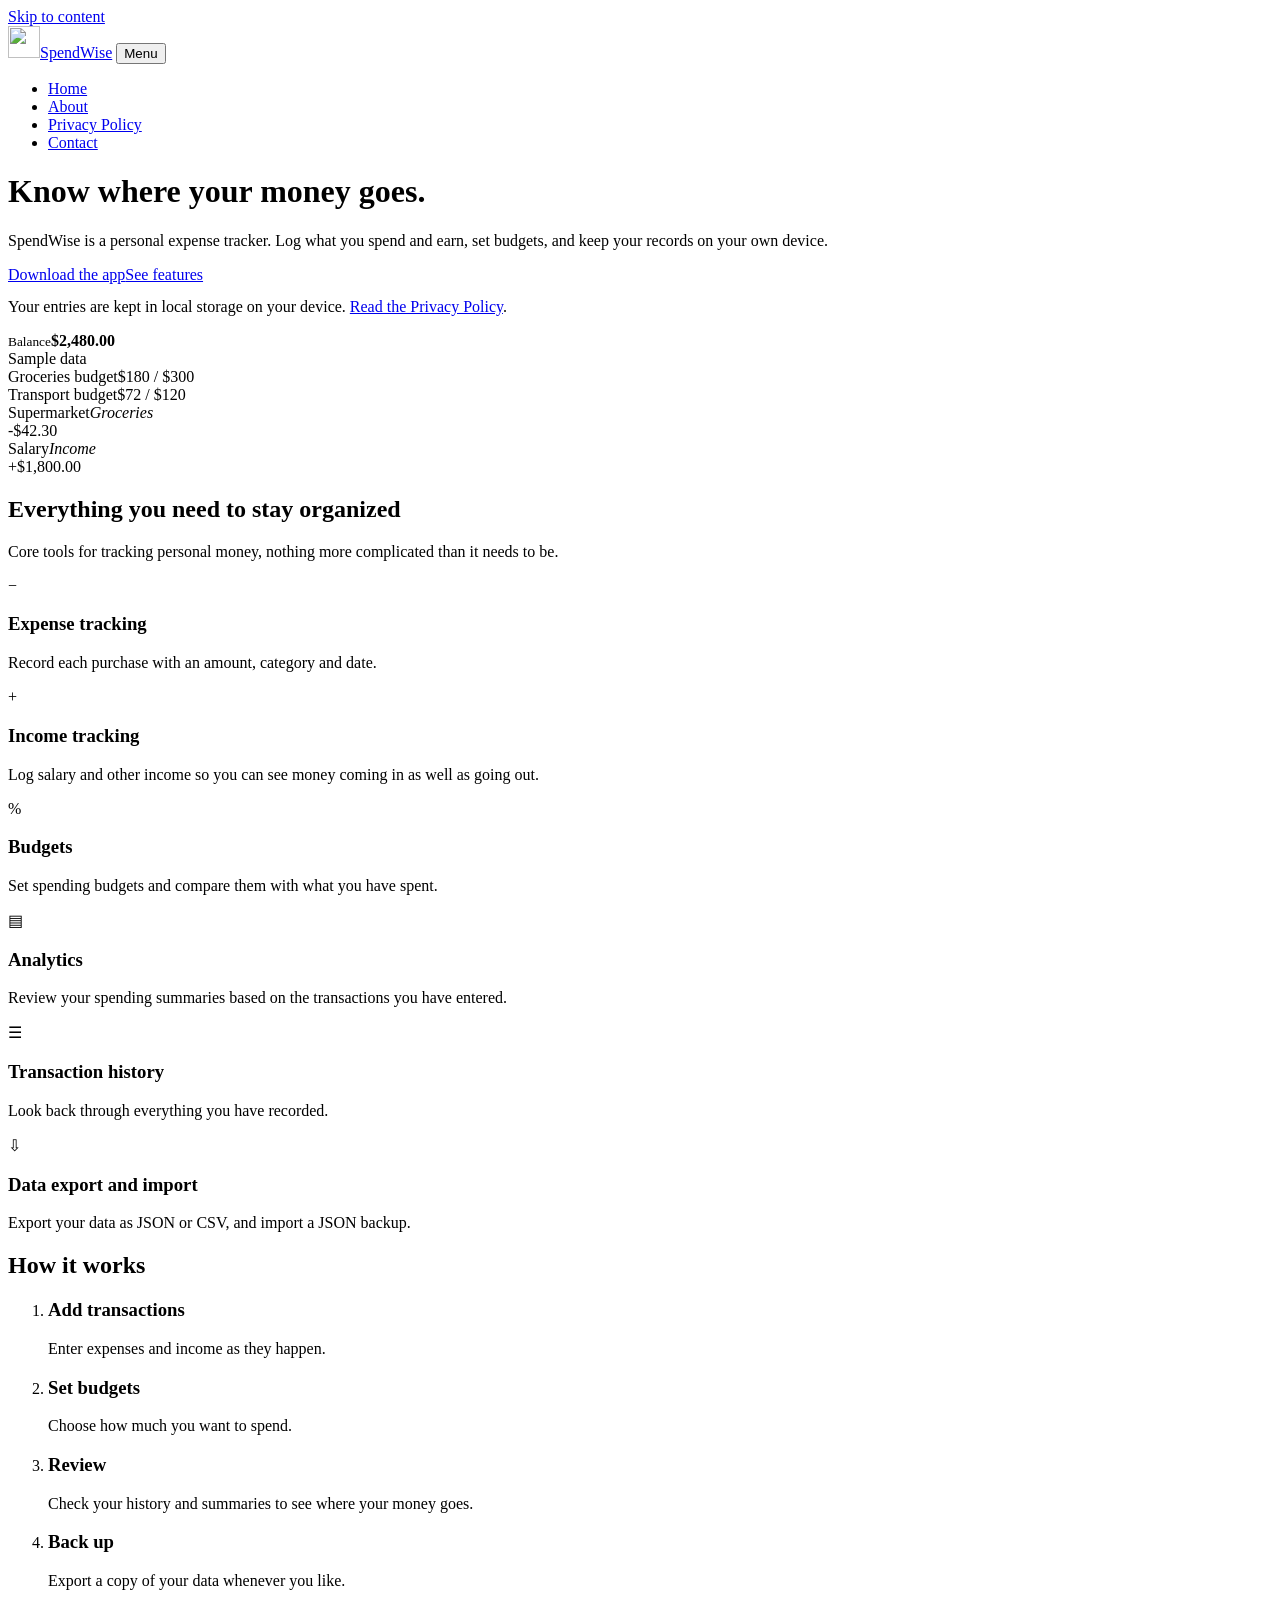
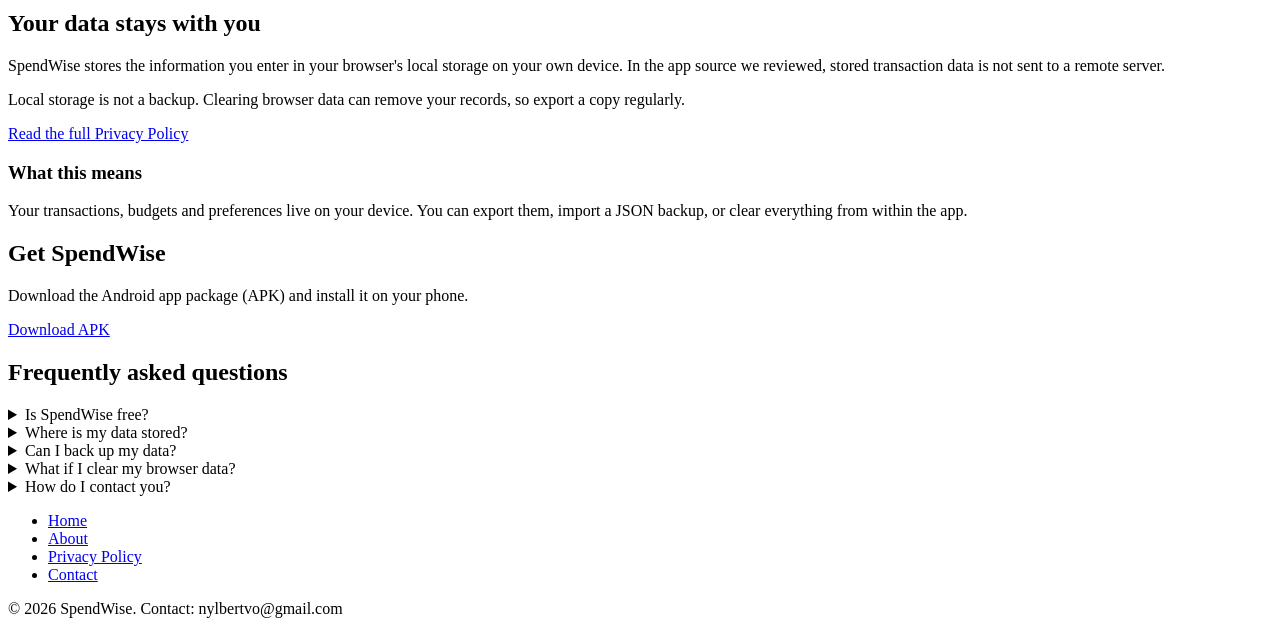
==== index.html @ 533e5aad "Add files via upload" ====
<!DOCTYPE html><html lang="en"><head><meta charset="utf-8"><meta name="viewport" content="width=device-width,initial-scale=1">
<title>SpendWise – Simple personal expense tracking</title><meta name="description" content="SpendWise helps you track expenses and income, set budgets and export your data. Your data is stored locally on your device."><meta name="theme-color" content="#1d4ed8">
<link rel="icon" href="assets/logo.svg" type="image/svg+xml"><link rel="stylesheet" href="assets/style.css"></head><body>
<a class="skip" href="#main">Skip to content</a>
<header><div class="wrap nav"><a class="brand" href="index.html"><img src="assets/logo.svg" alt="" width="32" height="32">SpendWise</a>
<button class="tog" aria-expanded="false" aria-controls="menu">Menu</button>
<ul class="menu" id="menu">
<li><a href="index.html" aria-current="page">Home</a></li>
<li><a href="about.html">About</a></li>
<li><a href="privacy-policy.html">Privacy Policy</a></li>
<li><a href="mailto:nylbertvo@gmail.com">Contact</a></li></ul></div></header>
<main id="main">
<div class="wrap hero"><div>
<h1>Know where your money goes.</h1>
<p class="lead">SpendWise is a personal expense tracker. Log what you spend and earn, set budgets, and keep your records on your own device.</p>
<div class="row"><a class="btn" href="#download" data-download>Download the app</a><a class="btn ghost" href="#features">See features</a></div>
<p class="note" style="margin-top:14px">Your entries are kept in local storage on your device. <a href="privacy-policy.html">Read the Privacy Policy</a>.</p></div>
<div class="dash" role="img" aria-label="Illustrative preview of the SpendWise dashboard showing a balance, monthly spending bars, budget progress and recent transactions. Sample data only.">
<div class="dh"><div><small>Balance</small><b>$2,480.00</b></div><span class="pill">Sample data</span></div>
<div class="bars"><i style="--h:45%"></i><i style="--h:70%"></i><i style="--h:55%"></i><i style="--h:85%"></i><i style="--h:62%"></i><i style="--h:38%"></i></div>
<div class="bud"><div><span>Groceries budget</span><span>$180 / $300</span></div><span class="t"><i style="--w:60%"></i></span></div>
<div class="bud"><div><span>Transport budget</span><span>$72 / $120</span></div><span class="t"><i style="--w:60%"></i></span></div>
<div class="tx"><div>Supermarket<em>Groceries</em></div><span class="out">-$42.30</span></div>
<div class="tx"><div>Salary<em>Income</em></div><span class="in">+$1,800.00</span></div></div></div>

<section id="features"><div class="wrap"><h2>Everything you need to stay organized</h2><p>Core tools for tracking personal money, nothing more complicated than it needs to be.</p>
<div class="grid">
<div class="card"><div class="ic">−</div><h3>Expense tracking</h3><p>Record each purchase with an amount, category and date.</p></div>
<div class="card"><div class="ic">+</div><h3>Income tracking</h3><p>Log salary and other income so you can see money coming in as well as going out.</p></div>
<div class="card"><div class="ic">%</div><h3>Budgets</h3><p>Set spending budgets and compare them with what you have spent.</p></div>
<div class="card"><div class="ic">▤</div><h3>Analytics</h3><p>Review your spending summaries based on the transactions you have entered.</p></div>
<div class="card"><div class="ic">☰</div><h3>Transaction history</h3><p>Look back through everything you have recorded.</p></div>
<div class="card"><div class="ic">⇩</div><h3>Data export and import</h3><p>Export your data as JSON or CSV, and import a JSON backup.</p></div>
</div></div></section>

<section class="alt"><div class="wrap"><h2>How it works</h2>
<ol class="steps"><li><h3>Add transactions</h3><p>Enter expenses and income as they happen.</p></li><li><h3>Set budgets</h3><p>Choose how much you want to spend.</p></li><li><h3>Review</h3><p>Check your history and summaries to see where your money goes.</p></li><li><h3>Back up</h3><p>Export a copy of your data whenever you like.</p></li></ol></div></section>

<section><div class="wrap split"><div><h2>Your data stays with you</h2>
<p>SpendWise stores the information you enter in your browser's local storage on your own device. In the app source we reviewed, stored transaction data is not sent to a remote server.</p>
<p>Local storage is not a backup. Clearing browser data can remove your records, so export a copy regularly.</p><a class="btn ghost" href="privacy-policy.html">Read the full Privacy Policy</a></div>
<div class="card"><h3>What this means</h3><p>Your transactions, budgets and preferences live on your device. You can export them, import a JSON backup, or clear everything from within the app.</p></div></div></section>

<section class="alt" id="download"><div class="wrap dl"><h2>Get SpendWise</h2>
<p>Download the Android app package (APK) and install it on your phone.</p>
<div class="row"><a class="btn" href="#download" data-download>Download APK</a></div>
<p id="dl-note" class="note" style="margin-top:14px" hidden>The download link has not been added yet. Please check back soon or email nylbertvo@gmail.com.</p></div></section>

<section><div class="wrap" style="max-width:760px"><h2>Frequently asked questions</h2>
<details><summary>Is SpendWise free?</summary><p>Pricing is not stated on this site. Contact nylbertvo@gmail.com for questions.</p></details>
<details><summary>Where is my data stored?</summary><p>In local storage on your device. See the <a href="privacy-policy.html">Privacy Policy</a> for details and limitations.</p></details>
<details><summary>Can I back up my data?</summary><p>Yes. You can export to JSON or CSV and import a JSON file.</p></details>
<details><summary>What if I clear my browser data?</summary><p>Locally stored records may be lost. Export a backup first.</p></details>
<details><summary>How do I contact you?</summary><p>Email <a href="mailto:nylbertvo@gmail.com">nylbertvo@gmail.com</a>.</p></details></div></section>
</main>
<footer><div class="wrap"><ul class="fl"><li><a href="index.html">Home</a></li><li><a href="about.html">About</a></li><li><a href="privacy-policy.html">Privacy Policy</a></li><li><a href="mailto:nylbertvo@gmail.com">Contact</a></li></ul>
<p>&copy; <span data-year>2026</span> SpendWise. Contact: nylbertvo@gmail.com</p></div></footer>
<script src="assets/script.js"></script></body></html>
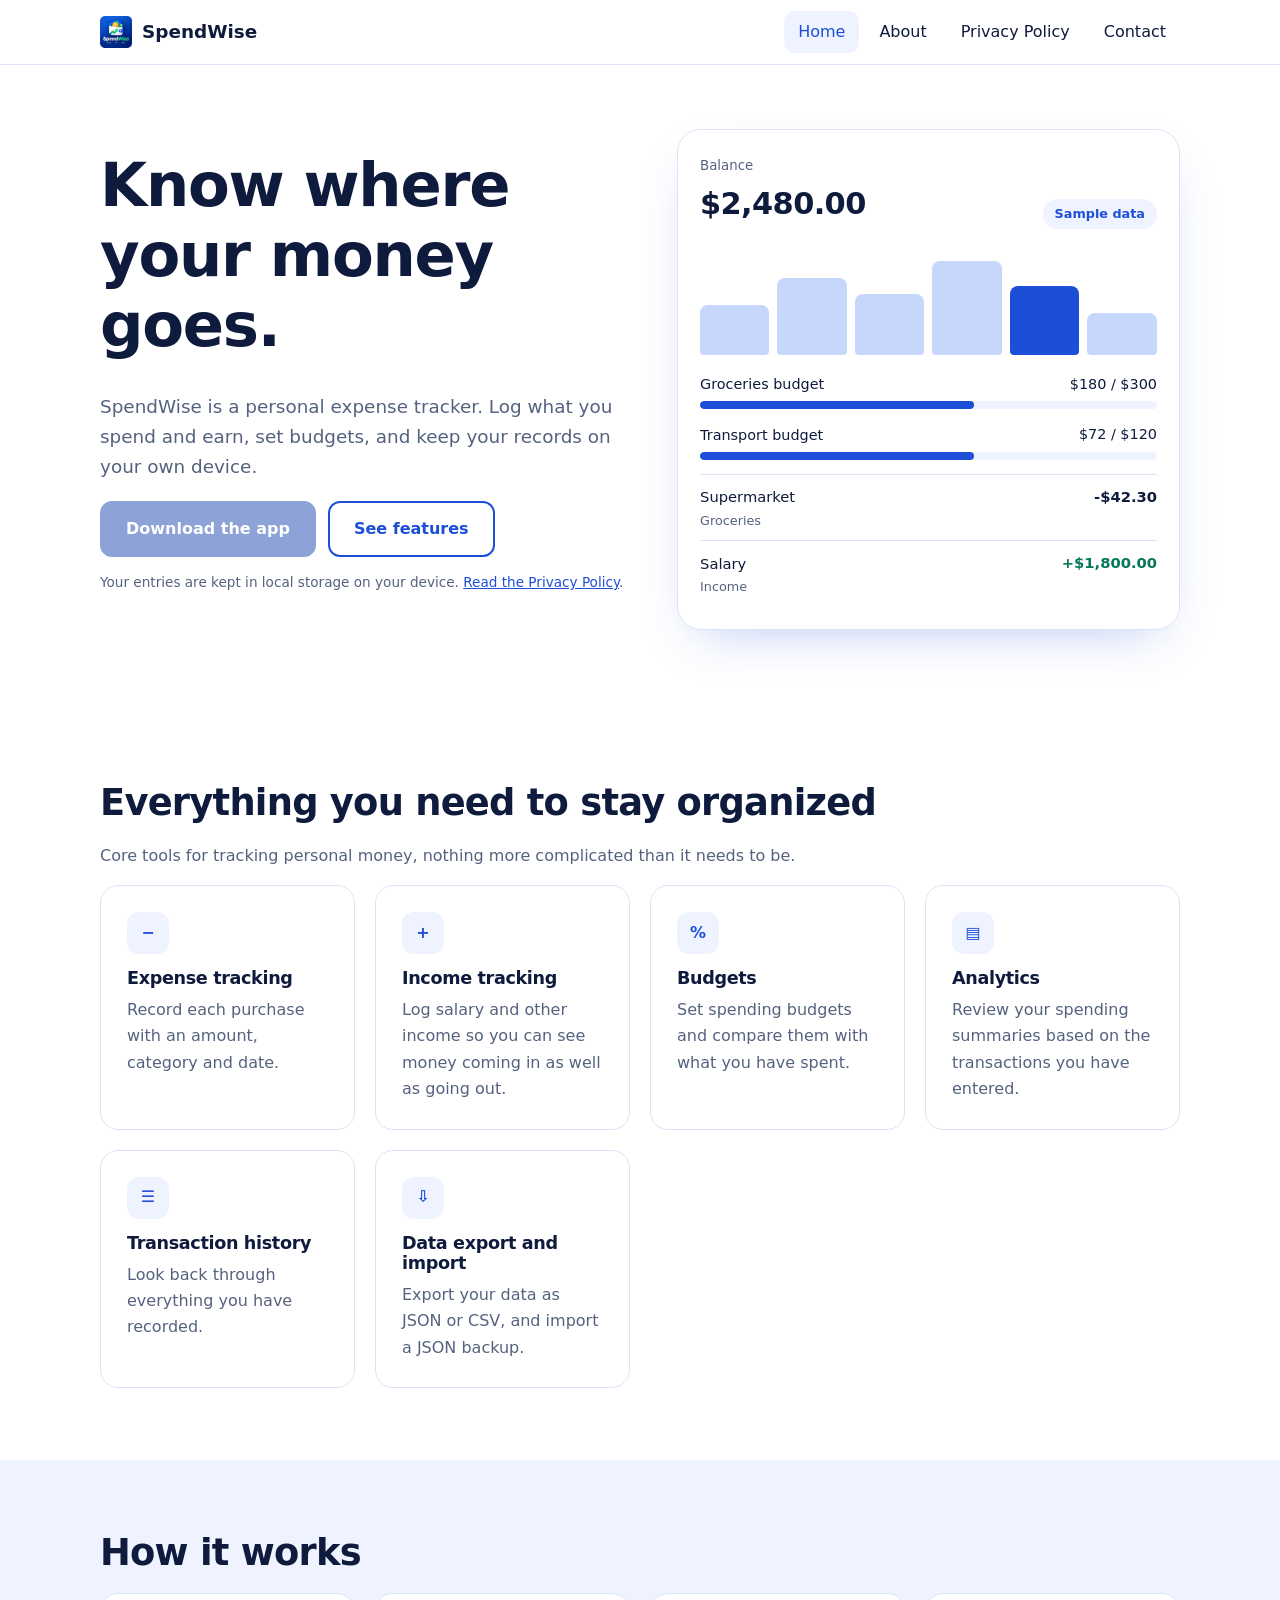
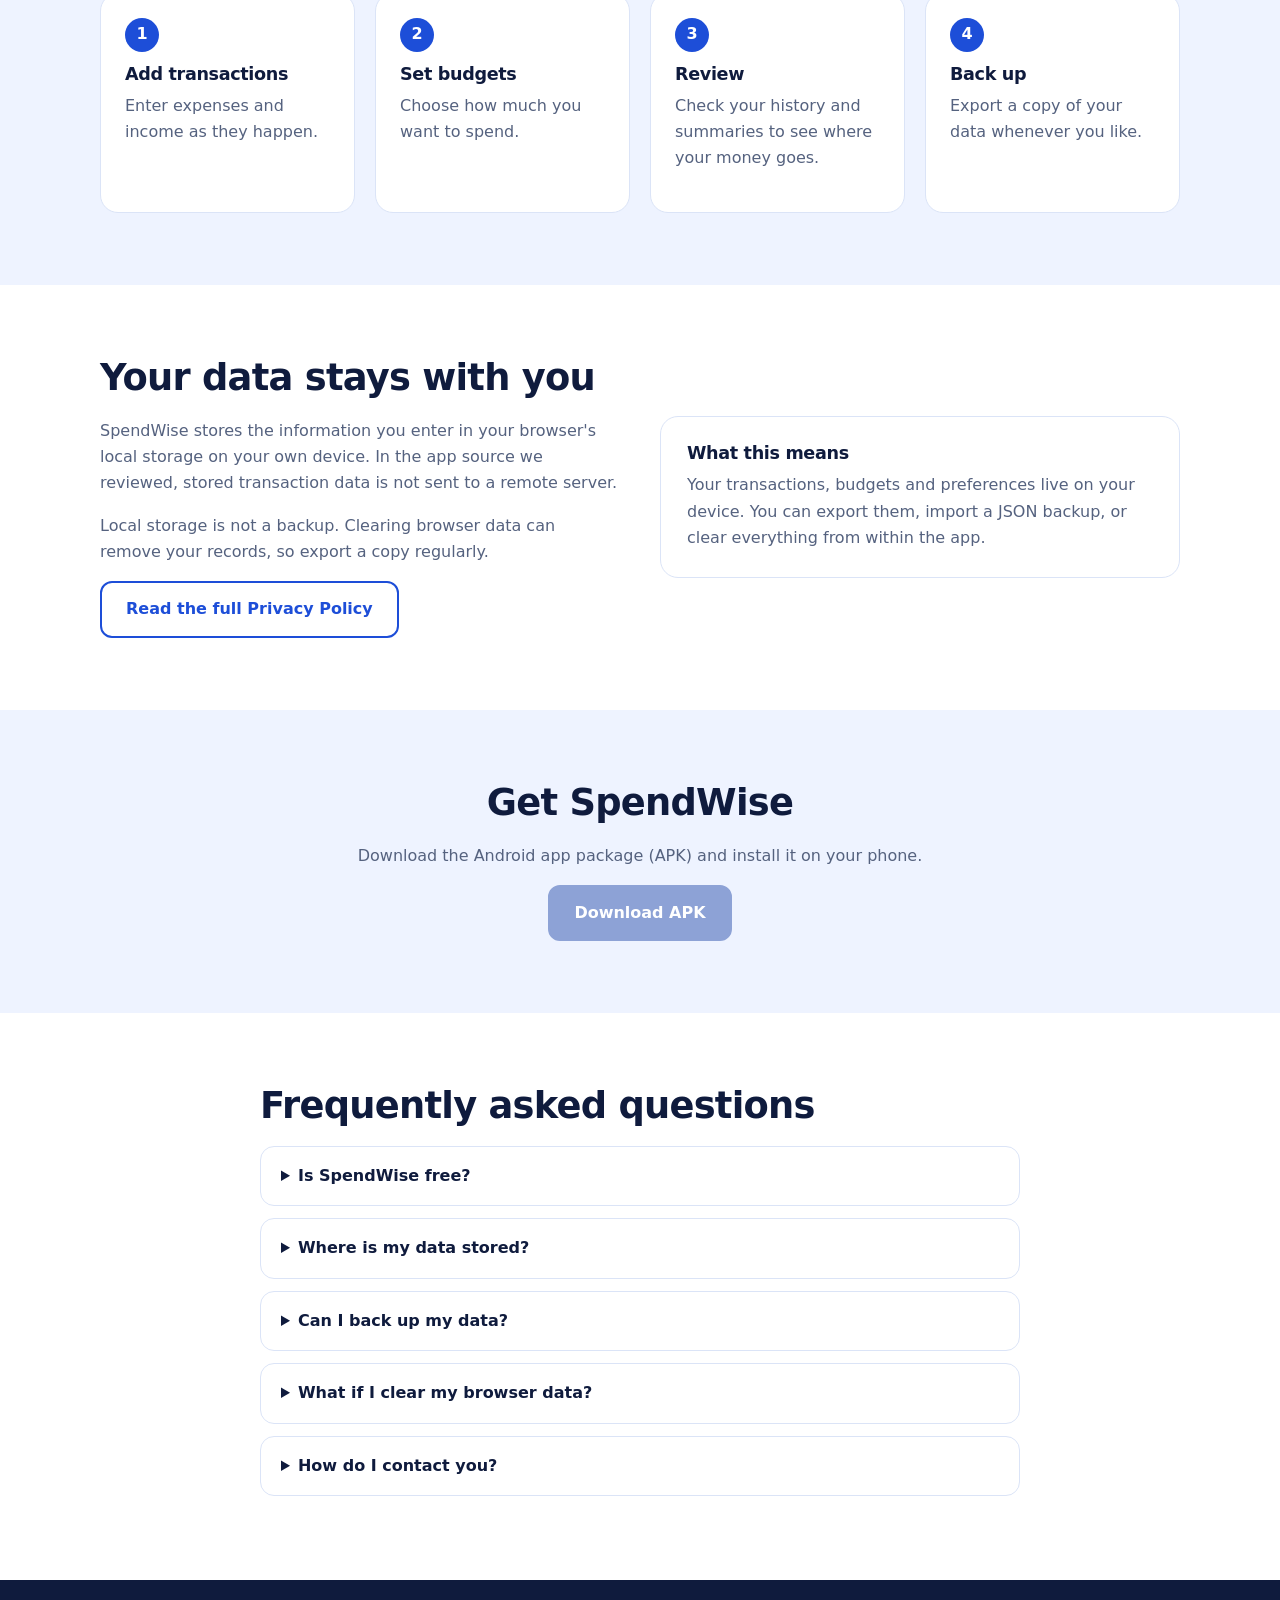
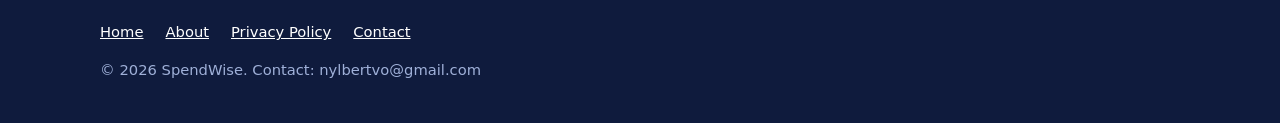
==== commit 40c0a224: "Update logo and improve HTML structure" ====
--- a/index.html
+++ b/index.html
@@ -1,58 +1,152 @@
-<!DOCTYPE html><html lang="en"><head><meta charset="utf-8"><meta name="viewport" content="width=device-width,initial-scale=1">
-<title>SpendWise – Simple personal expense tracking</title><meta name="description" content="SpendWise helps you track expenses and income, set budgets and export your data. Your data is stored locally on your device."><meta name="theme-color" content="#1d4ed8">
-<link rel="icon" href="assets/logo.svg" type="image/svg+xml"><link rel="stylesheet" href="assets/style.css"></head><body>
+
+<!DOCTYPE html>
+<html lang="en">
+<head>
+  <meta charset="utf-8">
+  <meta name="viewport" content="width=device-width, initial-scale=1">
+  <title>SpendWise – Simple personal expense tracking</title>
+  <meta name="description" content="SpendWise helps you track expenses and income, set budgets and export your data. Your data is stored locally on your device.">
+  <meta name="theme-color" content="#1d4ed8">
+  <link rel="icon" href="assets/logo.png" type="image/png">
+  <link rel="stylesheet" href="assets/style.css">
+</head>
+<body>
 <a class="skip" href="#main">Skip to content</a>
-<header><div class="wrap nav"><a class="brand" href="index.html"><img src="assets/logo.svg" alt="" width="32" height="32">SpendWise</a>
-<button class="tog" aria-expanded="false" aria-controls="menu">Menu</button>
-<ul class="menu" id="menu">
-<li><a href="index.html" aria-current="page">Home</a></li>
-<li><a href="about.html">About</a></li>
-<li><a href="privacy-policy.html">Privacy Policy</a></li>
-<li><a href="mailto:nylbertvo@gmail.com">Contact</a></li></ul></div></header>
+
+<header>
+  <div class="wrap nav">
+    <a class="brand" href="index.html">
+      <img src="assets/logo.png" alt="SpendWise" width="32" height="32">
+      SpendWise
+    </a>
+    <button class="tog" aria-expanded="false" aria-controls="menu">Menu</button>
+    <ul class="menu" id="menu">
+      <li><a href="index.html" aria-current="page">Home</a></li>
+      <li><a href="about.html">About</a></li>
+      <li><a href="privacy-policy.html">Privacy Policy</a></li>
+      <li><a href="mailto:nylbertvo@gmail.com">Contact</a></li>
+    </ul>
+  </div>
+</header>
+
 <main id="main">
-<div class="wrap hero"><div>
-<h1>Know where your money goes.</h1>
-<p class="lead">SpendWise is a personal expense tracker. Log what you spend and earn, set budgets, and keep your records on your own device.</p>
-<div class="row"><a class="btn" href="#download" data-download>Download the app</a><a class="btn ghost" href="#features">See features</a></div>
-<p class="note" style="margin-top:14px">Your entries are kept in local storage on your device. <a href="privacy-policy.html">Read the Privacy Policy</a>.</p></div>
-<div class="dash" role="img" aria-label="Illustrative preview of the SpendWise dashboard showing a balance, monthly spending bars, budget progress and recent transactions. Sample data only.">
-<div class="dh"><div><small>Balance</small><b>$2,480.00</b></div><span class="pill">Sample data</span></div>
-<div class="bars"><i style="--h:45%"></i><i style="--h:70%"></i><i style="--h:55%"></i><i style="--h:85%"></i><i style="--h:62%"></i><i style="--h:38%"></i></div>
-<div class="bud"><div><span>Groceries budget</span><span>$180 / $300</span></div><span class="t"><i style="--w:60%"></i></span></div>
-<div class="bud"><div><span>Transport budget</span><span>$72 / $120</span></div><span class="t"><i style="--w:60%"></i></span></div>
-<div class="tx"><div>Supermarket<em>Groceries</em></div><span class="out">-$42.30</span></div>
-<div class="tx"><div>Salary<em>Income</em></div><span class="in">+$1,800.00</span></div></div></div>
+  <div class="wrap hero">
+    <div>
+      <h1>Know where your money goes.</h1>
+      <p class="lead">SpendWise is a personal expense tracker. Log what you spend and earn, set budgets, and keep your records on your own device.</p>
+      <div class="row">
+        <a class="btn" href="#download" data-download>Download the app</a>
+        <a class="btn ghost" href="#features">See features</a>
+      </div>
+      <p class="note" style="margin-top:14px">Your entries are kept in local storage on your device. <a href="privacy-policy.html">Read the Privacy Policy</a>.</p>
+    </div>
 
-<section id="features"><div class="wrap"><h2>Everything you need to stay organized</h2><p>Core tools for tracking personal money, nothing more complicated than it needs to be.</p>
-<div class="grid">
-<div class="card"><div class="ic">−</div><h3>Expense tracking</h3><p>Record each purchase with an amount, category and date.</p></div>
-<div class="card"><div class="ic">+</div><h3>Income tracking</h3><p>Log salary and other income so you can see money coming in as well as going out.</p></div>
-<div class="card"><div class="ic">%</div><h3>Budgets</h3><p>Set spending budgets and compare them with what you have spent.</p></div>
-<div class="card"><div class="ic">▤</div><h3>Analytics</h3><p>Review your spending summaries based on the transactions you have entered.</p></div>
-<div class="card"><div class="ic">☰</div><h3>Transaction history</h3><p>Look back through everything you have recorded.</p></div>
-<div class="card"><div class="ic">⇩</div><h3>Data export and import</h3><p>Export your data as JSON or CSV, and import a JSON backup.</p></div>
-</div></div></section>
+    <div class="dash" role="img" aria-label="Illustrative preview of the SpendWise dashboard. Sample data only.">
+      <div class="dh">
+        <div><small>Balance</small><b>$2,480.00</b></div>
+        <span class="pill">Sample data</span>
+      </div>
+      <div class="bars">
+        <i style="--h:45%"></i><i style="--h:70%"></i>
+        <i style="--h:55%"></i><i style="--h:85%"></i>
+        <i style="--h:62%"></i><i style="--h:38%"></i>
+      </div>
+      <div class="bud">
+        <div><span>Groceries budget</span><span>$180 / $300</span></div>
+        <span class="t"><i style="--w:60%"></i></span>
+      </div>
+      <div class="bud">
+        <div><span>Transport budget</span><span>$72 / $120</span></div>
+        <span class="t"><i style="--w:60%"></i></span>
+      </div>
+      <div class="tx">
+        <div>Supermarket<em>Groceries</em></div>
+        <span class="out">-$42.30</span>
+      </div>
+      <div class="tx">
+        <div>Salary<em>Income</em></div>
+        <span class="in">+$1,800.00</span>
+      </div>
+    </div>
+  </div>
 
-<section class="alt"><div class="wrap"><h2>How it works</h2>
-<ol class="steps"><li><h3>Add transactions</h3><p>Enter expenses and income as they happen.</p></li><li><h3>Set budgets</h3><p>Choose how much you want to spend.</p></li><li><h3>Review</h3><p>Check your history and summaries to see where your money goes.</p></li><li><h3>Back up</h3><p>Export a copy of your data whenever you like.</p></li></ol></div></section>
+  <section id="features">
+    <div class="wrap">
+      <h2>Everything you need to stay organized</h2>
+      <p>Core tools for tracking personal money, nothing more complicated than it needs to be.</p>
+      <div class="grid">
+        <div class="card"><div class="ic">−</div><h3>Expense tracking</h3><p>Record each purchase with an amount, category and date.</p></div>
+        <div class="card"><div class="ic">+</div><h3>Income tracking</h3><p>Log salary and other income so you can see money coming in as well as going out.</p></div>
+        <div class="card"><div class="ic">%</div><h3>Budgets</h3><p>Set spending budgets and compare them with what you have spent.</p></div>
+        <div class="card"><div class="ic">▤</div><h3>Analytics</h3><p>Review your spending summaries based on the transactions you have entered.</p></div>
+        <div class="card"><div class="ic">☰</div><h3>Transaction history</h3><p>Look back through everything you have recorded.</p></div>
+        <div class="card"><div class="ic">⇩</div><h3>Data export and import</h3><p>Export your data as JSON or CSV, and import a JSON backup.</p></div>
+      </div>
+    </div>
+  </section>
 
-<section><div class="wrap split"><div><h2>Your data stays with you</h2>
-<p>SpendWise stores the information you enter in your browser's local storage on your own device. In the app source we reviewed, stored transaction data is not sent to a remote server.</p>
-<p>Local storage is not a backup. Clearing browser data can remove your records, so export a copy regularly.</p><a class="btn ghost" href="privacy-policy.html">Read the full Privacy Policy</a></div>
-<div class="card"><h3>What this means</h3><p>Your transactions, budgets and preferences live on your device. You can export them, import a JSON backup, or clear everything from within the app.</p></div></div></section>
+  <section class="alt">
+    <div class="wrap">
+      <h2>How it works</h2>
+      <ol class="steps">
+        <li><h3>Add transactions</h3><p>Enter expenses and income as they happen.</p></li>
+        <li><h3>Set budgets</h3><p>Choose how much you want to spend.</p></li>
+        <li><h3>Review</h3><p>Check your history and summaries to see where your money goes.</p></li>
+        <li><h3>Back up</h3><p>Export a copy of your data whenever you like.</p></li>
+      </ol>
+    </div>
+  </section>
 
-<section class="alt" id="download"><div class="wrap dl"><h2>Get SpendWise</h2>
-<p>Download the Android app package (APK) and install it on your phone.</p>
-<div class="row"><a class="btn" href="#download" data-download>Download APK</a></div>
-<p id="dl-note" class="note" style="margin-top:14px" hidden>The download link has not been added yet. Please check back soon or email nylbertvo@gmail.com.</p></div></section>
+  <section>
+    <div class="wrap split">
+      <div>
+        <h2>Your data stays with you</h2>
+        <p>SpendWise stores the information you enter in your browser's local storage on your own device. In the app source we reviewed, stored transaction data is not sent to a remote server.</p>
+        <p>Local storage is not a backup. Clearing browser data can remove your records, so export a copy regularly.</p>
+        <a class="btn ghost" href="privacy-policy.html">Read the full Privacy Policy</a>
+      </div>
+      <div class="card">
+        <h3>What this means</h3>
+        <p>Your transactions, budgets and preferences live on your device. You can export them, import a JSON backup, or clear everything from within the app.</p>
+      </div>
+    </div>
+  </section>
 
-<section><div class="wrap" style="max-width:760px"><h2>Frequently asked questions</h2>
-<details><summary>Is SpendWise free?</summary><p>Pricing is not stated on this site. Contact nylbertvo@gmail.com for questions.</p></details>
-<details><summary>Where is my data stored?</summary><p>In local storage on your device. See the <a href="privacy-policy.html">Privacy Policy</a> for details and limitations.</p></details>
-<details><summary>Can I back up my data?</summary><p>Yes. You can export to JSON or CSV and import a JSON file.</p></details>
-<details><summary>What if I clear my browser data?</summary><p>Locally stored records may be lost. Export a backup first.</p></details>
-<details><summary>How do I contact you?</summary><p>Email <a href="mailto:nylbertvo@gmail.com">nylbertvo@gmail.com</a>.</p></details></div></section>
+  <section class="alt" id="download">
+    <div class="wrap dl">
+      <h2>Get SpendWise</h2>
+      <p>Download the Android app package (APK) and install it on your phone.</p>
+      <div class="row">
+        <a class="btn" href="#download" data-download>Download APK</a>
+      </div>
+      <p id="dl-note" class="note" style="margin-top:14px" hidden>The download link has not been added yet. Please check back soon or email nylbertvo@gmail.com.</p>
+    </div>
+  </section>
+
+  <section>
+    <div class="wrap" style="max-width:760px">
+      <h2>Frequently asked questions</h2>
+      <details><summary>Is SpendWise free?</summary><p>Pricing is not stated on this site. Contact nylbertvo@gmail.com for questions.</p></details>
+      <details><summary>Where is my data stored?</summary><p>In local storage on your device. See the <a href="privacy-policy.html">Privacy Policy</a> for details and limitations.</p></details>
+      <details><summary>Can I back up my data?</summary><p>Yes. You can export to JSON or CSV and import a JSON file.</p></details>
+      <details><summary>What if I clear my browser data?</summary><p>Locally stored records may be lost. Export a backup first.</p></details>
+      <details><summary>How do I contact you?</summary><p>Email <a href="mailto:nylbertvo@gmail.com">nylbertvo@gmail.com</a>.</p></details>
+    </div>
+  </section>
 </main>
-<footer><div class="wrap"><ul class="fl"><li><a href="index.html">Home</a></li><li><a href="about.html">About</a></li><li><a href="privacy-policy.html">Privacy Policy</a></li><li><a href="mailto:nylbertvo@gmail.com">Contact</a></li></ul>
-<p>&copy; <span data-year>2026</span> SpendWise. Contact: nylbertvo@gmail.com</p></div></footer>
-<script src="assets/script.js"></script></body></html>
+
+<footer>
+  <div class="wrap">
+    <ul class="fl">
+      <li><a href="index.html">Home</a></li>
+      <li><a href="about.html">About</a></li>
+      <li><a href="privacy-policy.html">Privacy Policy</a></li>
+      <li><a href="mailto:nylbertvo@gmail.com">Contact</a></li>
+    </ul>
+    <p>&copy; <span data-year>2026</span> SpendWise. Contact: nylbertvo@gmail.com</p>
+  </div>
+</footer>
+
+<script src="assets/script.js"></script>
+</body>
+</html>
--- a/assets/style.css
+++ b/assets/style.css
@@ -0,0 +1,52 @@
+:root{--ink:#0f1b3d;--mut:#55627f;--blue:#1d4ed8;--blue2:#1e40af;--tint:#eef3ff;--line:#dbe4f7;--bg:#fff;--r:18px}
+*{box-sizing:border-box}html{scroll-behavior:smooth}
+body{margin:0;font:16px/1.65 system-ui,-apple-system,"Segoe UI",Roboto,sans-serif;color:var(--ink);background:var(--bg)}
+h1,h2,h3{line-height:1.15;letter-spacing:-.02em;margin:0 0 .5em}
+h1{font-size:clamp(2.2rem,6vw,3.8rem)}h2{font-size:clamp(1.6rem,4vw,2.3rem)}h3{font-size:1.1rem}
+p{margin:0 0 1em;color:var(--mut)}a{color:var(--blue)}
+.wrap{width:min(1080px,92%);margin:auto}section{padding:72px 0}.alt{background:var(--tint)}
+:focus-visible{outline:3px solid #f59e0b;outline-offset:2px}
+.skip{position:absolute;left:-999px}.skip:focus{left:8px;top:8px;background:#fff;padding:8px;z-index:9}
+header{position:sticky;top:0;background:rgba(255,255,255,.94);backdrop-filter:blur(8px);border-bottom:1px solid var(--line);z-index:5}
+.nav{display:flex;align-items:center;justify-content:space-between;height:64px}
+.brand{display:flex;align-items:center;gap:10px;font-weight:700;font-size:1.15rem;color:var(--ink);text-decoration:none}.brand img{width:32px;height:32px}
+.menu{display:flex;gap:6px;list-style:none;margin:0;padding:0}
+.menu a{display:block;padding:8px 14px;border-radius:10px;color:var(--ink);text-decoration:none;font-weight:500}
+.menu a:hover,.menu a[aria-current=page]{background:var(--tint);color:var(--blue)}
+.tog{display:none;background:none;border:1px solid var(--line);border-radius:10px;padding:8px 12px;font:inherit;color:var(--ink)}
+.btn{display:inline-block;padding:13px 24px;border-radius:12px;font-weight:600;text-decoration:none;border:2px solid var(--blue);background:var(--blue);color:#fff;cursor:pointer;font-size:1rem;transition:background .2s}
+.btn:hover{background:var(--blue2)}.btn.ghost{background:#fff;color:var(--blue)}.btn.ghost:hover{background:var(--tint)}
+.btn[aria-disabled=true]{background:#8da2d6;border-color:#8da2d6;cursor:not-allowed}
+.row{display:flex;gap:12px;flex-wrap:wrap}
+.hero{display:grid;grid-template-columns:1.05fr 1fr;gap:48px;align-items:center;padding:64px 0 80px}
+.hero p.lead{font-size:1.15rem;max-width:34em}.note{font-size:.85rem}
+.dash{background:#fff;border:1px solid var(--line);border-radius:24px;padding:22px;box-shadow:0 20px 50px -24px rgba(29,78,216,.35);animation:rise .8s ease both}
+@keyframes rise{from{opacity:0;transform:translateY(18px)}}
+.dh{display:flex;justify-content:space-between;align-items:flex-end;margin-bottom:16px}
+.dh small{color:var(--mut)}.dh b{font-size:1.9rem;display:block;letter-spacing:-.02em}
+.pill{background:var(--tint);color:var(--blue);border-radius:99px;padding:4px 12px;font-size:.8rem;font-weight:600}
+.bars{display:flex;align-items:flex-end;gap:8px;height:110px;margin-bottom:18px}
+.bars i{flex:1;background:#c7d6fb;border-radius:8px 8px 4px 4px;height:var(--h)}.bars i:nth-child(5){background:var(--blue)}
+.bud{margin-bottom:14px;font-size:.9rem}.bud div{display:flex;justify-content:space-between}
+.bud span.t{display:block;height:8px;background:var(--tint);border-radius:9px;margin-top:5px;overflow:hidden}
+.bud span.t i{display:block;height:100%;width:var(--w);background:var(--blue);border-radius:9px}
+.tx{display:flex;justify-content:space-between;padding:10px 0;border-top:1px solid var(--line);font-size:.92rem}.tx em{font-style:normal;color:var(--mut);font-size:.8rem;display:block}
+.in{color:#047857;font-weight:600}.out{font-weight:600}
+.grid{display:grid;grid-template-columns:repeat(auto-fit,minmax(250px,1fr));gap:20px}
+.card{background:#fff;border:1px solid var(--line);border-radius:var(--r);padding:26px}.card p{margin:0}
+.ic{width:42px;height:42px;border-radius:12px;background:var(--tint);color:var(--blue);display:grid;place-items:center;font-weight:700;margin-bottom:14px}
+.steps{counter-reset:s;list-style:none;padding:0;margin:0;display:grid;grid-template-columns:repeat(auto-fit,minmax(220px,1fr));gap:20px}
+.steps li{counter-increment:s;background:#fff;border-radius:var(--r);padding:24px;border:1px solid var(--line)}
+.steps li:before{content:counter(s);display:grid;place-items:center;width:34px;height:34px;border-radius:50%;background:var(--blue);color:#fff;font-weight:700;margin-bottom:12px}
+.split{display:grid;grid-template-columns:1fr 1fr;gap:40px;align-items:center}
+.dl{text-align:center;max-width:640px;margin:auto}.dl .row{justify-content:center}
+details{background:#fff;border:1px solid var(--line);border-radius:14px;padding:16px 20px;margin-bottom:12px}
+summary{cursor:pointer;font-weight:600}details p{margin:10px 0 0}
+.doc{max-width:760px;padding:48px 0 72px}.doc h2{font-size:1.4rem;margin-top:2em}.doc li{color:var(--mut);margin-bottom:.4em}
+.meta{background:var(--tint);border-radius:12px;padding:12px 16px;font-size:.92rem;color:var(--ink)}
+footer{background:var(--ink);color:#c9d3ee;padding:40px 0;font-size:.92rem}footer a{color:#fff}
+.fl{display:flex;flex-wrap:wrap;gap:8px 22px;list-style:none;padding:0;margin:0 0 14px}footer p{color:#9fb0d8;margin:0}
+@media(max-width:820px){.hero,.split{grid-template-columns:1fr}.hero{padding-top:36px}section{padding:52px 0}
+.tog{display:block}.menu{display:none;position:absolute;left:0;right:0;top:64px;background:#fff;flex-direction:column;padding:10px 4%;border-bottom:1px solid var(--line)}.menu.open{display:flex}}
+@media(prefers-reduced-motion:reduce){*{animation:none!important;transition:none!important;scroll-behavior:auto!important}}
+              
